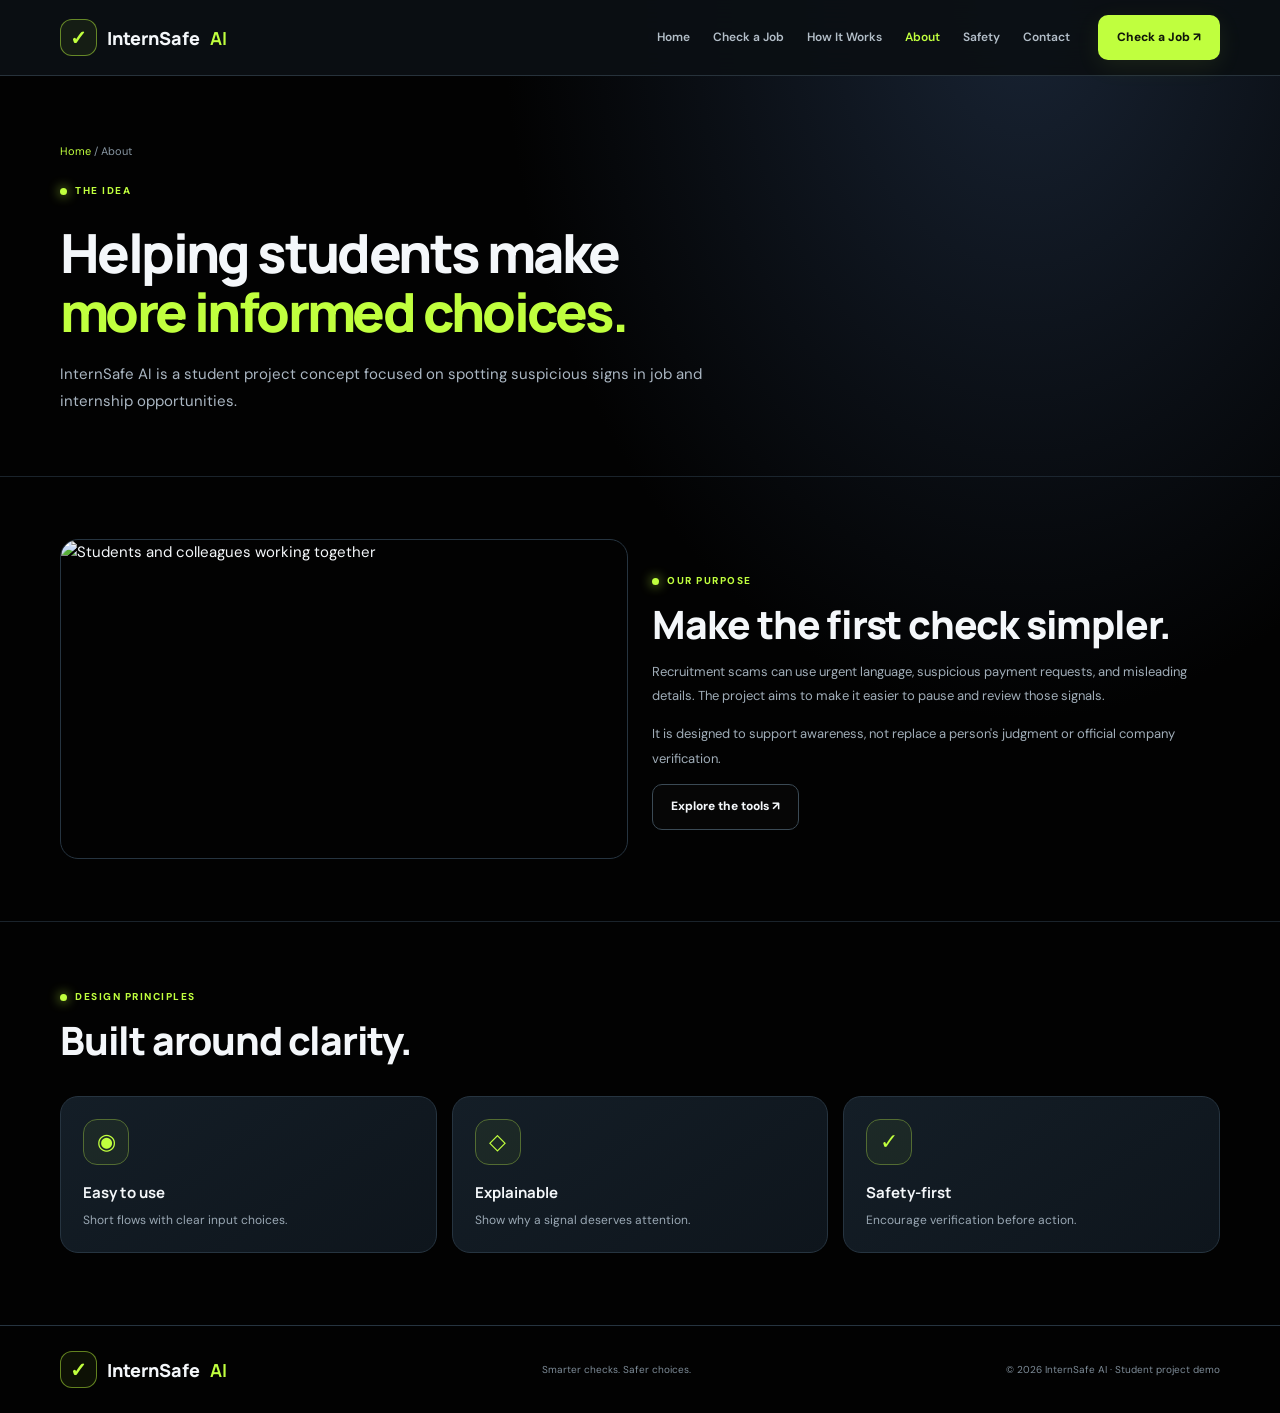
==== internSafe AI/about.html @ b0b5e281 "Added Project" ====
<!doctype html>
<html lang="en">
  <head>
    <meta charset="utf-8" />
    <meta name="viewport" content="width=device-width, initial-scale=1" />
    <meta name="theme-color" content="#0b0f14" />
    <title>About | InternSafe AI</title>
    <link rel="stylesheet" href="style.css" />
    <script src="script.js" defer></script>
  </head>
  <body>
    <header class="header">
      <a class="brand" href="index.html"
        ><span class="logo">✓</span> InternSafe <b>AI</b></a
      ><button
        class="menu-toggle"
        id="menuToggle"
        aria-label="Toggle navigation"
      >
        ☰
      </button>
      <nav class="nav" id="nav">
        <a class="" href="index.html">Home</a
        ><a class="" href="check-job.html">Check a Job</a
        ><a class="" href="how-it-works.html">How It Works</a
        ><a class="active" href="about.html">About</a
        ><a class="" href="safety.html">Safety</a
        ><a class="" href="contact.html">Contact</a>
      </nav>
      <a class="btn btn-primary" href="check-job.html">Check a Job ↗</a>
    </header>
    <main>
      <section class="wrap page-hero">
        <div class="breadcrumbs"><a href="index.html">Home</a> / About</div>
        <div class="eyebrow">THE IDEA</div>
        <h1>Helping students make<br /><span>more informed choices.</span></h1>
        <p class="lead">
          InternSafe AI is a student project concept focused on spotting
          suspicious signs in job and internship opportunities.
        </p>
      </section>
      <section class="section">
        <div class="wrap split">
          <img
            src="https://images.unsplash.com/photo-1521737711867-e3b97375f902?auto=format&fit=crop&w=1000&q=85"
            alt="Students and colleagues working together"
            loading="lazy"
          />
          <div class="content">
            <div class="eyebrow">OUR PURPOSE</div>
            <h2>Make the first check simpler.</h2>
            <p>
              Recruitment scams can use urgent language, suspicious payment
              requests, and misleading details. The project aims to make it
              easier to pause and review those signals.
            </p>
            <p>
              It is designed to support awareness, not replace a person's
              judgment or official company verification.
            </p>
            <a class="btn btn-ghost" href="check-job.html"
              >Explore the tools ↗</a
            >
          </div>
        </div>
      </section>
      <section class="section">
        <div class="wrap">
          <div class="section-head">
            <div>
              <div class="eyebrow">DESIGN PRINCIPLES</div>
              <h2>Built around clarity.</h2>
            </div>
          </div>
          <div class="cards">
            <article class="card">
              <span class="icon">◉</span>
              <h3>Easy to use</h3>
              <p>Short flows with clear input choices.</p>
            </article>
            <article class="card">
              <span class="icon">◇</span>
              <h3>Explainable</h3>
              <p>Show why a signal deserves attention.</p>
            </article>
            <article class="card">
              <span class="icon">✓</span>
              <h3>Safety-first</h3>
              <p>Encourage verification before action.</p>
            </article>
          </div>
        </div>
      </section>
    </main>
    <footer>
      <div class="wrap footer-inner">
        <a class="brand" href="index.html"
          ><span class="logo">✓</span> InternSafe <b>AI</b></a
        >
        <p>Smarter checks. Safer choices.</p>
        <small
          >© <span class="year"></span> InternSafe AI · Student project
          demo</small
        >
      </div>
    </footer>
    <div class="toast" id="toast" role="status"></div>
  </body>
</html>
---- internSafe AI/style.css ----
@import url("https://fonts.googleapis.com/css2?family=DM+Sans:wght@400;500;600;700&family=Manrope:wght@500;600;700;800&display=swap");
:root {
  --bg: #020202;
  --panel: #111922;
  --panel2: #151f29;
  --lime: #c0ff3e;
  --purple: #a78bfa;
  --text: #f4f7fa;
  --muted: #9aa8b6;
  --line: #263440;
  --radius: 18px;
}
* {
  box-sizing: border-box;
}
html {
  scroll-behavior: smooth;
  scroll-padding-top: 90px;
}
body {
  margin: 0;
  background:
    radial-gradient(ellipse at 80% 0%, #182333 0, transparent 36%), var(--bg);
  color: var(--text);
  font:
    15px/1.65 "DM Sans",
    sans-serif;
}
a {
  color: inherit;
  text-decoration: none;
}
button,
input,
textarea {
  font: inherit;
}
button,
a,
input,
textarea {
  outline-color: var(--lime);
}
img {
  display: block;
  max-width: 100%;
}
.wrap {
  width: min(1160px, calc(100% - 40px));
  margin: auto;
}
.header {
  position: sticky;
  top: 0;
  z-index: 20;
  display: flex;
  align-items: center;
  gap: 28px;
  padding: 0 max(20px, calc((100vw - 1160px) / 2));
  min-height: 76px;
  background: #0b0f14ef;
  backdrop-filter: blur(18px);
  border-bottom: 1px solid #27323b;
}
.brand {
  display: flex;
  align-items: center;
  gap: 10px;
  font:
    800 18px Manrope,
    sans-serif;
  white-space: nowrap;
}
.brand b {
  color: var(--lime);
}
.logo {
  display: grid;
  place-items: center;
  width: 37px;
  height: 37px;
  border: 1px solid #c0ff3e7a;
  border-radius: 12px;
  color: var(--lime);
  background: #c0ff3e10;
  font-size: 20px;
}
.nav {
  display: flex;
  align-items: center;
  gap: 23px;
  margin-left: auto;
}
.nav a {
  font-size: 12px;
  color: #b3bec8;
  font-weight: 600;
  transition: 0.2s;
}
.nav a:hover,
.nav a.active {
  color: var(--lime);
}
.btn {
  display: inline-flex;
  align-items: center;
  justify-content: center;
  gap: 8px;
  padding: 12px 18px;
  border: 1px solid transparent;
  border-radius: 10px;
  font-size: 12px;
  font-weight: 800;
  cursor: pointer;
  transition:
    transform 0.2s,
    background 0.2s,
    border 0.2s;
}
.btn:hover {
  transform: translateY(-2px);
}
.btn-primary {
  background: var(--lime);
  color: #10160a;
  box-shadow: 0 6px 25px #c0ff3e16;
}
.btn-primary:hover {
  background: #d2ff79;
}
.btn-ghost {
  border-color: #3b4a55;
  background: #ffffff04;
}
.btn-ghost:hover {
  border-color: var(--lime);
}
.menu-toggle {
  display: none;
  background: transparent;
  color: white;
  border: 1px solid var(--line);
  border-radius: 9px;
  padding: 7px 10px;
}
.eyebrow {
  display: inline-flex;
  align-items: center;
  gap: 8px;
  color: var(--lime);
  font-size: 10px;
  font-weight: 800;
  letter-spacing: 1.5px;
  text-transform: uppercase;
}
.eyebrow:before {
  content: "";
  width: 7px;
  height: 7px;
  border-radius: 50%;
  background: var(--lime);
  box-shadow: 0 0 12px #c0ff3e;
}
.hero {
  display: grid;
  grid-template-columns: 1.05fr 0.95fr;
  align-items: center;
  gap: 60px;
  padding: 76px 0 82px;
}
.hero h1,
.page-hero h1 {
  font:
    800 clamp(39px, 5vw, 66px)/1.09 Manrope,
    sans-serif;
  letter-spacing: -2.6px;
  margin: 20px 0;
}
.hero h1 span,
.page-hero h1 span {
  color: var(--lime);
}
.lead {
  max-width: 520px;
  color: #aab6c2;
  font-size: 15px;
  line-height: 1.85;
}
.actions {
  display: flex;
  gap: 11px;
  flex-wrap: wrap;
  margin-top: 26px;
}
.micro {
  font-size: 11px;
  color: #84929f;
  margin-top: 23px;
}
.visual {
  position: relative;
  min-height: 380px;
  display: flex;
  align-items: center;
  justify-content: center;
}
.visual:before {
  content: "";
  position: absolute;
  width: 80%;
  height: 80%;
  background: linear-gradient(135deg, #c0ff3e22, #a78bfa25);
  filter: blur(55px);
  border-radius: 50%;
}
.hero-img {
  position: absolute;
  width: 88%;
  height: 330px;
  object-fit: cover;
  border-radius: 24px;
  opacity: 0.55;
  border: 1px solid #52616d;
  filter: saturate(0.8);
}
.glass-card {
  position: relative;
  z-index: 2;
  width: min(360px, 88%);
  padding: 22px;
  border: 1px solid #52616c;
  background: #101820e8;
  backdrop-filter: blur(15px);
  border-radius: 19px;
  box-shadow: 0 24px 65px #0008;
}
.glass-top {
  display: flex;
  align-items: center;
  justify-content: space-between;
  color: #9eacb8;
  font-size: 10px;
  letter-spacing: 1px;
}
.pill {
  padding: 5px 8px;
  border: 1px solid #c0ff3e55;
  border-radius: 30px;
  color: var(--lime);
  font-size: 9px;
}
.glass-card h3 {
  font: 700 18px Manrope;
  margin: 20px 0 14px;
}
.mock-input {
  display: flex;
  align-items: center;
  gap: 10px;
  padding: 12px;
  border: 1px solid #34434f;
  background: #0a1015;
  border-radius: 10px;
  color: #778694;
  font-size: 11px;
}
.mock-input span {
  color: var(--lime);
}
.mock-row {
  display: grid;
  grid-template-columns: 44px 1fr;
  gap: 12px;
  align-items: center;
  margin-top: 14px;
  padding: 13px;
  border: 1px solid #2b3944;
  border-radius: 12px;
}
.mini-shield {
  display: grid;
  place-items: center;
  width: 42px;
  height: 42px;
  border-radius: 12px;
  background: #c0ff3e12;
  color: var(--lime);
  font-size: 22px;
}
.mock-row strong,
.mock-row small {
  display: block;
}
.mock-row strong {
  font-size: 12px;
}
.mock-row small {
  font-size: 10px;
  color: #8c9aa7;
}
.float-chip {
  position: absolute;
  z-index: 3;
  right: 0;
  bottom: 32px;
  padding: 12px 15px;
  border: 1px solid #4b5d3a;
  border-radius: 12px;
  background: #101a15;
  color: var(--lime);
  font-size: 11px;
  box-shadow: 0 12px 35px #0008;
}
.section {
  padding: 62px 0;
  border-top: 1px solid #263440a8;
}
.section-head {
  display: flex;
  align-items: end;
  justify-content: space-between;
  gap: 20px;
  margin-bottom: 25px;
}
.section-head h2,
.content h2 {
  font:
    800 clamp(27px, 3.3vw, 39px)/1.18 Manrope,
    sans-serif;
  letter-spacing: -1.2px;
  margin: 8px 0;
}
.section-head p {
  color: #8f9eaa;
  font-size: 12px;
  margin: 0;
}
.cards {
  display: grid;
  grid-template-columns: repeat(3, 1fr);
  gap: 15px;
}
.card {
  position: relative;
  padding: 22px;
  border: 1px solid var(--line);
  border-radius: var(--radius);
  background: linear-gradient(145deg, #141e27, #0e151c);
  transition: 0.25s;
  overflow: hidden;
}
.card:hover {
  transform: translateY(-4px);
  border-color: #6d8843;
}
.card .icon {
  display: grid;
  place-items: center;
  width: 46px;
  height: 46px;
  border: 1px solid #536c32;
  border-radius: 14px;
  background: #c0ff3e0d;
  color: var(--lime);
  font-size: 22px;
}
.card h3 {
  font: 700 15px Manrope;
  margin: 17px 0 7px;
}
.card p {
  font-size: 12px;
  color: #9aa8b4;
  margin: 0;
  line-height: 1.7;
}
.card .arrow {
  position: absolute;
  right: 21px;
  top: 24px;
  color: var(--lime);
  font-size: 20px;
}
.image-card {
  padding: 0;
}
.image-card img {
  width: 100%;
  height: 150px;
  object-fit: cover;
  opacity: 0.8;
}
.image-card .card-copy {
  padding: 20px;
}
.page-hero {
  padding: 66px 0 45px;
}
.page-hero h1 {
  font-size: clamp(36px, 4.7vw, 54px);
  max-width: 760px;
}
.page-hero .lead {
  max-width: 680px;
}
.breadcrumbs {
  font-size: 11px;
  color: #8795a1;
  margin-bottom: 18px;
}
.breadcrumbs a {
  color: var(--lime);
}
.checker-layout {
  display: grid;
  grid-template-columns: 1.1fr 0.9fr;
  gap: 18px;
  padding-bottom: 65px;
}
.panel {
  padding: 25px;
  border: 1px solid var(--line);
  border-radius: 18px;
  background: linear-gradient(145deg, #141d26, #0d141b);
}
.panel h2 {
  font: 700 19px Manrope;
  margin: 0 0 8px;
}
.sub {
  color: #91a0ad;
  font-size: 12px;
  margin: 0 0 22px;
}
.field {
  margin: 18px 0;
}
.field label {
  display: block;
  margin-bottom: 8px;
  font-size: 12px;
  font-weight: 700;
}
.field input,
.field textarea {
  width: 100%;
  padding: 13px 14px;
  color: var(--text);
  background: #090e13;
  border: 1px solid #35434e;
  border-radius: 10px;
  font-size: 13px;
}
.field textarea {
  min-height: 155px;
  resize: vertical;
}
.field input::placeholder,
.field textarea::placeholder {
  color: #657481;
}
.field small {
  display: block;
  margin-top: 7px;
  color: #788894;
  font-size: 10px;
}
.upload {
  display: flex;
  min-height: 165px;
  flex-direction: column;
  align-items: center;
  justify-content: center;
  gap: 8px;
  border: 1px dashed #5d7441;
  border-radius: 13px;
  background: #c0ff3e05;
  cursor: pointer;
  text-align: center;
}
.upload b {
  font-size: 13px;
}
.upload small {
  margin: 0;
}
.upload strong {
  color: var(--lime);
  font-size: 11px;
}
.full {
  width: 100%;
}
.result-empty {
  display: flex;
  min-height: 270px;
  flex-direction: column;
  align-items: flex-start;
  justify-content: center;
}
.result-icon {
  display: grid;
  place-items: center;
  width: 55px;
  height: 55px;
  border-radius: 17px;
  background: #c0ff3e12;
  color: var(--lime);
  font-size: 27px;
}
.result-empty h3 {
  font: 700 20px Manrope;
  margin: 18px 0 8px;
}
.result-empty p {
  color: #96a4b0;
  font-size: 12px;
  line-height: 1.8;
}
.notice {
  padding: 12px 13px;
  border-left: 2px solid var(--lime);
  background: #c0ff3e08;
  color: #8f9da8;
  font-size: 10px;
  line-height: 1.7;
  margin-top: 16px;
}
.steps {
  display: grid;
  grid-template-columns: repeat(4, 1fr);
  gap: 13px;
}
.step {
  padding: 20px;
  border: 1px solid var(--line);
  border-radius: 15px;
  background: #101820;
}
.step small {
  color: var(--lime);
  font-weight: 800;
  letter-spacing: 1px;
}
.step h3 {
  font: 700 13px Manrope;
  margin: 12px 0 6px;
}
.step p {
  color: #92a0ac;
  font-size: 11px;
  margin: 0;
}
.banner {
  display: flex;
  align-items: center;
  justify-content: space-between;
  gap: 22px;
  padding: 30px;
  border: 1px solid #3a4d37;
  border-radius: 19px;
  background:
    radial-gradient(ellipse at left, #c0ff3e12, transparent 60%), #111a20;
}
.banner h2 {
  font: 800 25px Manrope;
  margin: 0 0 8px;
}
.banner p {
  color: #9eabb7;
  font-size: 12px;
  margin: 0;
}
.split {
  display: grid;
  grid-template-columns: 1fr 1fr;
  gap: 24px;
  align-items: center;
}
.split img {
  width: 100%;
  height: 320px;
  object-fit: cover;
  border-radius: 18px;
  border: 1px solid var(--line);
}
.content p,
.content li {
  color: #a0adb8;
  font-size: 13px;
  line-height: 1.9;
}
.content ul {
  padding-left: 19px;
}
.content li::marker {
  color: var(--lime);
}
.faq {
  display: grid;
  grid-template-columns: 1fr 1fr;
  gap: 12px;
}
.faq article {
  padding: 20px;
  border: 1px solid var(--line);
  border-radius: 14px;
  background: #101820;
}
.faq h3 {
  font: 700 13px Manrope;
  margin: 0 0 7px;
}
.faq p {
  font-size: 12px;
  color: #9ba9b5;
  margin: 0;
}
.contact-grid {
  display: grid;
  grid-template-columns: 0.9fr 1.1fr;
  gap: 18px;
}
.contact-art {
  position: relative;
  overflow: hidden;
  min-height: 320px;
  border-radius: 18px;
  border: 1px solid var(--line);
}
.contact-art img {
  width: 100%;
  height: 100%;
  position: absolute;
  inset: 0;
  object-fit: cover;
  opacity: 0.55;
}
.contact-art div {
  position: absolute;
  inset: auto 22px 22px;
}
.contact-art h2 {
  font: 800 28px Manrope;
  margin: 0;
}
.contact-art p {
  font-size: 12px;
  color: #d0d8df;
}
.toast {
  position: fixed;
  bottom: 22px;
  left: 50%;
  z-index: 40;
  transform: translate(-50%, 15px);
  padding: 12px 16px;
  max-width: calc(100% - 30px);
  border: 1px solid #536d35;
  border-radius: 10px;
  background: #121c15;
  color: white;
  font-size: 12px;
  opacity: 0;
  pointer-events: none;
  transition: 0.2s;
}
.toast.show {
  opacity: 1;
  transform: translate(-50%, 0);
}
footer {
  border-top: 1px solid var(--line);
  padding: 25px 0;
  margin-top: 10px;
}
.footer-inner {
  display: flex;
  align-items: center;
  gap: 20px;
}
.footer-inner p,
.footer-inner small {
  color: #7e8c98;
  font-size: 10px;
}
.footer-inner p {
  margin-left: auto;
}
.footer-inner small {
  margin-left: auto;
}
.muted {
  color: #8e9ba7;
}
@media (max-width: 950px) {
  .header {
    padding-inline: 20px;
    gap: 15px;
  }
  .nav {
    gap: 13px;
  }
  .nav a {
    font-size: 11px;
  }
  .header > .btn {
    padding: 10px 12px;
  }
  .hero {
    gap: 25px;
  }
  .hero h1 {
    font-size: 50px;
  }
}
@media (max-width: 760px) {
  .menu-toggle {
    display: block;
    margin-left: auto;
  }
  .nav {
    display: none;
    position: absolute;
    top: 75px;
    left: 0;
    right: 0;
    padding: 12px 22px 20px;
    flex-direction: column;
    align-items: stretch;
    gap: 0;
    background: #0b0f14;
    border-bottom: 1px solid var(--line);
  }
  .nav.open {
    display: flex;
  }
  .nav a {
    padding: 11px 2px;
    font-size: 13px;
  }
  .header > .btn {
    display: none;
  }
  .hero {
    grid-template-columns: 1fr;
    padding: 48px 0;
    gap: 15px;
  }
  .visual {
    min-height: 330px;
  }
  .hero h1 {
    font-size: clamp(40px, 10vw, 58px);
  }
  .cards {
    grid-template-columns: 1fr;
  }
  .checker-layout,
  .split,
  .contact-grid {
    grid-template-columns: 1fr;
  }
  .steps {
    grid-template-columns: 1fr 1fr;
  }
  .section-head {
    align-items: flex-start;
    flex-direction: column;
  }
  .faq {
    grid-template-columns: 1fr;
  }
  .split img {
    height: 250px;
  }
  .banner {
    align-items: flex-start;
    flex-direction: column;
  }
  .footer-inner {
    flex-wrap: wrap;
  }
  .footer-inner p,
  .footer-inner small {
    margin: 0;
  }
  .footer-inner small {
    width: 100%;
  }
}
@media (max-width: 480px) {
  .wrap {
    width: calc(100% - 30px);
  }
  .header {
    min-height: 68px;
  }
  .nav {
    top: 67px;
  }
  .brand {
    font-size: 16px;
  }
  .hero h1 {
    letter-spacing: -1.7px;
  }
  .visual {
    min-height: 300px;
  }
  .hero-img {
    height: 270px;
    width: 94%;
  }
  .glass-card {
    padding: 17px;
  }
  .float-chip {
    right: -4px;
    bottom: 13px;
  }
  .section {
    padding: 45px 0;
  }
  .page-hero {
    padding: 45px 0 28px;
  }
  .page-hero h1 {
    letter-spacing: -1.7px;
  }
  .panel {
    padding: 18px;
  }
  .steps {
    grid-template-columns: 1fr;
  }
  .footer-inner {
    align-items: flex-start;
    flex-direction: column;
    gap: 9px;
  }
}
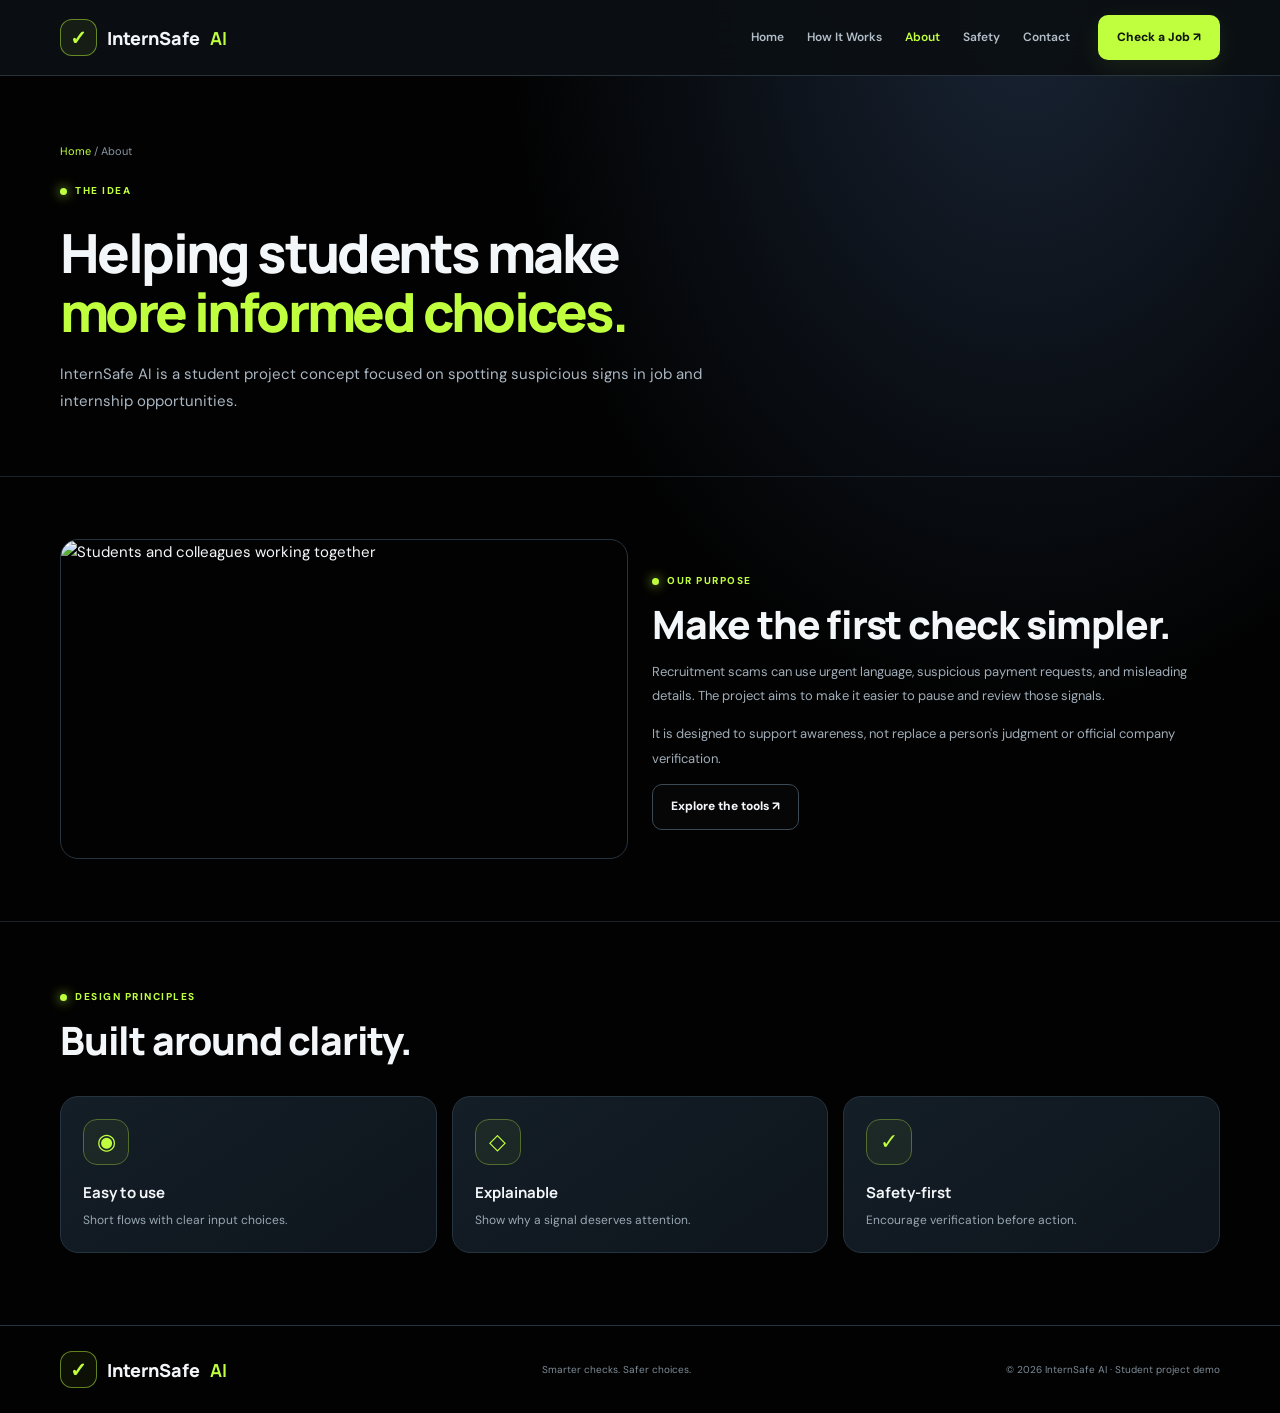
==== commit 8db4e9a1: "remove extra button" ====
--- a/internSafe AI/about.html
+++ b/internSafe AI/about.html
@@ -21,7 +21,6 @@
       </button>
       <nav class="nav" id="nav">
         <a class="" href="index.html">Home</a
-        ><a class="" href="check-job.html">Check a Job</a
         ><a class="" href="how-it-works.html">How It Works</a
         ><a class="active" href="about.html">About</a
         ><a class="" href="safety.html">Safety</a
--- a/internSafe AI/style.css
+++ b/internSafe AI/style.css
@@ -840,3 +840,193 @@
     gap: 9px;
   }
 }
+
+.header {
+  animation: header-enter 0.55s cubic-bezier(0.2, 0.7, 0.3, 1) both;
+}
+.brand .logo {
+  transition:
+    transform 0.25s ease,
+    background-color 0.25s ease,
+    box-shadow 0.25s ease;
+}
+.brand:hover .logo {
+  transform: rotate(-8deg) scale(1.06);
+  background-color: #c0ff3e1f;
+  box-shadow: 0 0 20px #c0ff3e24;
+}
+.nav a {
+  transition:
+    color 0.2s ease,
+    transform 0.2s ease;
+}
+.nav a:hover {
+  transform: translateY(-1px);
+}
+.btn {
+  transition:
+    transform 0.22s ease,
+    background-color 0.22s ease,
+    border-color 0.22s ease,
+    box-shadow 0.22s ease;
+}
+.btn-primary:hover {
+  box-shadow: 0 9px 28px #c0ff3e30;
+}
+.menu-toggle {
+  transition:
+    color 0.2s ease,
+    border-color 0.2s ease,
+    background-color 0.2s ease,
+    transform 0.2s ease;
+}
+.menu-toggle:hover {
+  color: var(--lime);
+  border-color: #6d8843;
+  background: #c0ff3e0d;
+}
+.card {
+  transition:
+    transform 0.28s cubic-bezier(0.2, 0.7, 0.3, 1),
+    border-color 0.25s ease,
+    box-shadow 0.25s ease;
+}
+.card:hover {
+  box-shadow: 0 15px 34px #0005;
+}
+.card .icon,
+.card .arrow {
+  transition: transform 0.25s ease;
+}
+.card:hover .icon {
+  transform: rotate(-5deg) scale(1.06);
+}
+.card:hover .arrow {
+  transform: translate(2px, -2px);
+}
+.step,
+.faq article {
+  transition:
+    transform 0.25s ease,
+    border-color 0.25s ease,
+    box-shadow 0.25s ease;
+}
+.step:hover,
+.faq article:hover {
+  transform: translateY(-3px);
+  border-color: #536d35;
+  box-shadow: 0 12px 28px #0003;
+}
+.field input,
+.field textarea {
+  transition:
+    border-color 0.2s ease,
+    box-shadow 0.2s ease,
+    background-color 0.2s ease;
+}
+.field input:focus,
+.field textarea:focus {
+  border-color: #8dbb38;
+  background-color: #0c1318;
+  box-shadow: 0 0 0 3px #c0ff3e16;
+}
+.split img,
+.contact-art img {
+  transition:
+    transform 0.5s cubic-bezier(0.2, 0.7, 0.3, 1),
+    filter 0.5s ease;
+}
+.split img:hover,
+.contact-art:hover img {
+  transform: scale(1.025);
+  filter: saturate(1.08);
+}
+.hero-img {
+  animation: image-drift 9s ease-in-out infinite;
+}
+.float-chip {
+  animation: chip-drift 5s ease-in-out infinite;
+}
+.reveal {
+  opacity: 0;
+  transform: translateY(22px);
+  transition:
+    opacity 0.65s ease,
+    transform 0.65s cubic-bezier(0.2, 0.7, 0.3, 1);
+}
+.reveal:not(.is-visible) {
+  transition-delay: var(--reveal-delay, 0ms);
+}
+.reveal.is-visible {
+  opacity: 1;
+  transform: translateY(0);
+}
+.text-reveal {
+  opacity: 0;
+  transform: translateY(12px);
+  transition:
+    opacity 0.55s ease,
+    transform 0.55s cubic-bezier(0.2, 0.7, 0.3, 1),
+    color 0.25s ease;
+}
+.text-reveal:not(.is-visible) {
+  transition-delay: var(--reveal-delay, 0ms);
+}
+.text-reveal.is-visible {
+  opacity: 1;
+  transform: translateY(0);
+}
+.hero h1 span,
+.page-hero h1 span {
+  transition: text-shadow 0.25s ease;
+}
+.hero h1 span:hover,
+.page-hero h1 span:hover {
+  text-shadow: 0 0 24px #c0ff3e35;
+}
+@keyframes header-enter {
+  from {
+    opacity: 0.75;
+    transform: translateY(-8px);
+  }
+  to {
+    opacity: 1;
+    transform: translateY(0);
+  }
+}
+@keyframes image-drift {
+  0%,
+  100% {
+    transform: translateY(0);
+  }
+  50% {
+    transform: translateY(-7px);
+  }
+}
+@keyframes chip-drift {
+  0%,
+  100% {
+    transform: translateY(0);
+  }
+  50% {
+    transform: translateY(-5px);
+  }
+}
+@media (prefers-reduced-motion: reduce) {
+  *,
+  *::before,
+  *::after {
+    scroll-behavior: auto !important;
+    animation-duration: 0.01ms !important;
+    animation-iteration-count: 1 !important;
+    transition-duration: 0.01ms !important;
+  }
+  .reveal {
+    opacity: 1;
+    transform: none;
+  }
+  .text-reveal {
+    opacity: 1;
+    transform: none;
+  }
+}
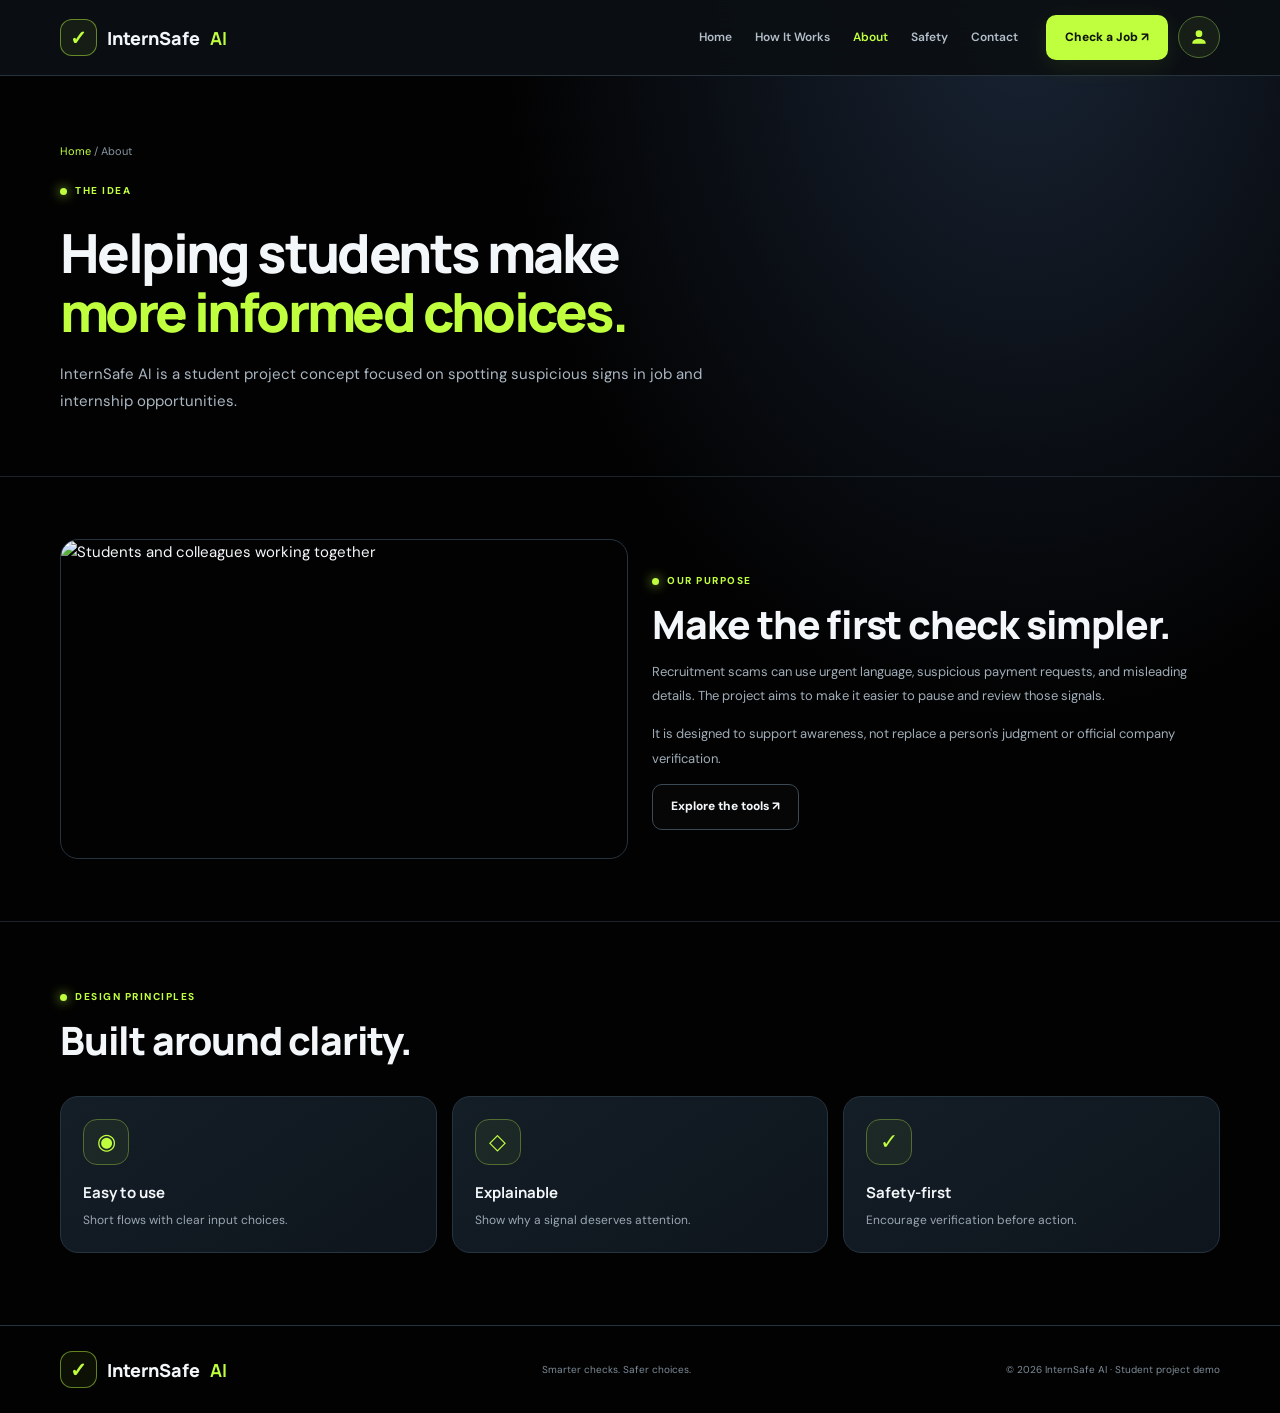
==== commit 49d987dc: "Added user option" ====
--- a/internSafe AI/about.html
+++ b/internSafe AI/about.html
@@ -26,7 +26,24 @@
         ><a class="" href="safety.html">Safety</a
         ><a class="" href="contact.html">Contact</a>
       </nav>
-      <a class="btn btn-primary" href="check-job.html">Check a Job ↗</a>
+      <div class="header-actions">
+        <a class="btn btn-primary" href="check-job.html">Check a Job ↗</a>
+        <details class="account-menu" data-account-menu>
+          <summary class="account-avatar" aria-label="Open account menu">
+            <svg class="account-avatar-icon" viewBox="0 0 24 24" aria-hidden="true"><path d="M12 12a4 4 0 1 0 0-8 4 4 0 0 0 0 8Zm0 2c-4.42 0-8 2.24-8 5v1h16v-1c0-2.76-3.58-5-8-5Z" /></svg>
+            <span class="account-initials" hidden></span>
+          </summary>
+          <div class="account-dropdown">
+            <strong data-account-name>Your account</strong>
+            <p><span data-account-count>0</span> jobs checked</p>
+            <a href="dashboard.html" data-account-signed-in hidden>View dashboard & history</a>
+            <a href="sign-in.html" data-account-signed-out>Sign in</a>
+            <a href="sign-up.html" data-account-signed-out>Create an account</a>
+            <button type="button" data-account-signed-in data-account-logout hidden>Sign out</button>
+            <small>Saved in this browser</small>
+          </div>
+        </details>
+      </div>
     </header>
     <main>
       <section class="wrap page-hero">
--- a/internSafe AI/style.css
+++ b/internSafe AI/style.css
@@ -1030,3 +1030,302 @@
     transform: none;
   }
 }
+
+.header-actions {
+  display: flex;
+  align-items: center;
+  gap: 10px;
+}
+.account-menu {
+  position: relative;
+  flex: 0 0 auto;
+}
+.account-avatar {
+  display: grid;
+  place-items: center;
+  width: 42px;
+  height: 42px;
+  border: 1px solid #536c32;
+  border-radius: 50%;
+  background: #c0ff3e10;
+  color: var(--lime);
+  cursor: pointer;
+  list-style: none;
+  transition:
+    background 0.2s ease,
+    border-color 0.2s ease,
+    transform 0.2s ease;
+}
+.account-avatar::-webkit-details-marker {
+  display: none;
+}
+.account-avatar:hover,
+.account-menu[open] .account-avatar {
+  border-color: var(--lime);
+  background: #c0ff3e1c;
+  transform: translateY(-1px);
+}
+.account-avatar-icon {
+  width: 20px;
+  height: 20px;
+  fill: currentColor;
+}
+.account-initials {
+  font-size: 12px;
+  font-weight: 800;
+}
+.account-dropdown {
+  position: absolute;
+  top: calc(100% + 12px);
+  right: 0;
+  z-index: 30;
+  display: grid;
+  width: 250px;
+  gap: 9px;
+  padding: 17px;
+  border: 1px solid #34434f;
+  border-radius: 14px;
+  background: #111922;
+  box-shadow: 0 18px 45px #0009;
+}
+.account-dropdown strong {
+  overflow: hidden;
+  color: var(--text);
+  font: 700 14px Manrope, sans-serif;
+  text-overflow: ellipsis;
+  white-space: nowrap;
+}
+.account-dropdown p,
+.account-dropdown small {
+  margin: 0;
+  color: #97a5b1;
+  font-size: 11px;
+}
+.account-dropdown p span {
+  color: var(--lime);
+  font-weight: 800;
+}
+.account-dropdown a,
+.account-dropdown button {
+  width: 100%;
+  padding: 9px 10px;
+  border: 1px solid #2d3b46;
+  border-radius: 9px;
+  background: #ffffff05;
+  color: #e6edf2;
+  font: 600 12px "DM Sans", sans-serif;
+  text-align: left;
+  cursor: pointer;
+}
+.account-dropdown a:hover,
+.account-dropdown button:hover {
+  border-color: #536c32;
+  color: var(--lime);
+}
+.account-dropdown [hidden],
+.account-avatar [hidden] {
+  display: none;
+}
+.auth-section {
+  padding: 48px 0 76px;
+}
+.auth-layout {
+  display: grid;
+  grid-template-columns: 0.9fr 1.1fr;
+  align-items: center;
+  gap: 48px;
+}
+.auth-copy h1,
+.dashboard-hero h1 {
+  max-width: 520px;
+  margin: 15px 0;
+  font: 800 clamp(36px, 4.7vw, 54px)/1.1 Manrope, sans-serif;
+  letter-spacing: -2px;
+}
+.auth-copy h1 span,
+.dashboard-hero h1 span {
+  color: var(--lime);
+}
+.auth-copy > p {
+  max-width: 430px;
+  color: #aab6c2;
+  font-size: 14px;
+  line-height: 1.85;
+}
+.auth-points {
+  display: grid;
+  gap: 12px;
+  margin-top: 28px;
+}
+.auth-point {
+  display: flex;
+  align-items: center;
+  gap: 12px;
+  color: #c3cdd5;
+  font-size: 12px;
+}
+.auth-point span {
+  display: grid;
+  place-items: center;
+  flex: 0 0 34px;
+  height: 34px;
+  border: 1px solid #536c32;
+  border-radius: 11px;
+  background: #c0ff3e0d;
+  color: var(--lime);
+  font-size: 16px;
+}
+.auth-panel {
+  width: min(100%, 500px);
+  justify-self: end;
+  padding: clamp(22px, 4vw, 36px);
+}
+.auth-panel h2 {
+  margin: 0 0 6px;
+  font: 700 25px Manrope, sans-serif;
+}
+.auth-panel .sub {
+  margin-bottom: 24px;
+}
+.auth-panel .field {
+  margin: 16px 0;
+}
+.auth-panel .btn:disabled {
+  cursor: wait;
+  opacity: 0.65;
+}
+.auth-panel .auth-switch {
+  margin: 20px 0 0;
+  color: #96a4b0;
+  font-size: 12px;
+  text-align: center;
+}
+.auth-switch a {
+  color: var(--lime);
+  font-weight: 700;
+}
+.auth-panel .notice {
+  margin-top: 20px;
+}
+.dashboard-hero {
+  display: flex;
+  align-items: center;
+  justify-content: space-between;
+  gap: 24px;
+  padding: 58px 0;
+}
+.dashboard-hero h1 {
+  overflow-wrap: anywhere;
+}
+.dashboard-hero .lead {
+  margin: 0;
+  font-size: 13px;
+}
+.dashboard-history .section-head {
+  align-items: center;
+}
+.history-count {
+  display: inline-grid;
+  place-items: center;
+  min-width: 30px;
+  height: 30px;
+  margin-left: 6px;
+  padding: 0 8px;
+  border: 1px solid #536c32;
+  border-radius: 20px;
+  color: var(--lime);
+  font: 700 12px "DM Sans", sans-serif;
+  vertical-align: middle;
+}
+.history-list {
+  display: grid;
+  gap: 11px;
+  margin-top: 18px;
+}
+.history-item {
+  display: flex;
+  align-items: center;
+  justify-content: space-between;
+  gap: 20px;
+  padding: 18px 20px;
+  border: 1px solid var(--line);
+  border-radius: 14px;
+  background: linear-gradient(145deg, #141e27, #0e151c);
+}
+.history-item h3 {
+  margin: 0 0 4px;
+  font: 700 14px Manrope, sans-serif;
+}
+.history-item p {
+  max-width: 620px;
+  margin: 0;
+  overflow-wrap: anywhere;
+  color: #9aa8b4;
+  font-size: 12px;
+}
+.history-result {
+  display: grid;
+  flex: 0 0 auto;
+  gap: 4px;
+  color: #8998a4;
+  font-size: 10px;
+  text-align: right;
+}
+.history-result strong {
+  color: var(--lime);
+  font-weight: 600;
+}
+.history-empty {
+  display: grid;
+  justify-items: start;
+  gap: 10px;
+  margin-top: 20px;
+}
+.history-empty[hidden] {
+  display: none;
+}
+.history-empty h3,
+.history-empty p {
+  margin: 0;
+}
+.history-empty h3 {
+  font: 700 18px Manrope, sans-serif;
+}
+.history-empty p {
+  color: #96a4b0;
+  font-size: 12px;
+}
+@media (max-width: 760px) {
+  .header-actions > .btn-primary {
+    display: none;
+  }
+  .account-dropdown {
+    top: calc(100% + 10px);
+  }
+  .auth-section {
+    padding-top: 30px;
+  }
+  .auth-layout {
+    grid-template-columns: 1fr;
+    gap: 26px;
+  }
+  .auth-copy h1,
+  .dashboard-hero h1 {
+    font-size: clamp(36px, 9vw, 48px);
+  }
+  .auth-panel {
+    justify-self: stretch;
+  }
+  .dashboard-hero {
+    align-items: flex-start;
+    flex-direction: column;
+    padding: 42px 0;
+  }
+  .history-item {
+    align-items: flex-start;
+    flex-direction: column;
+  }
+  .history-result {
+    text-align: left;
+  }
+}
